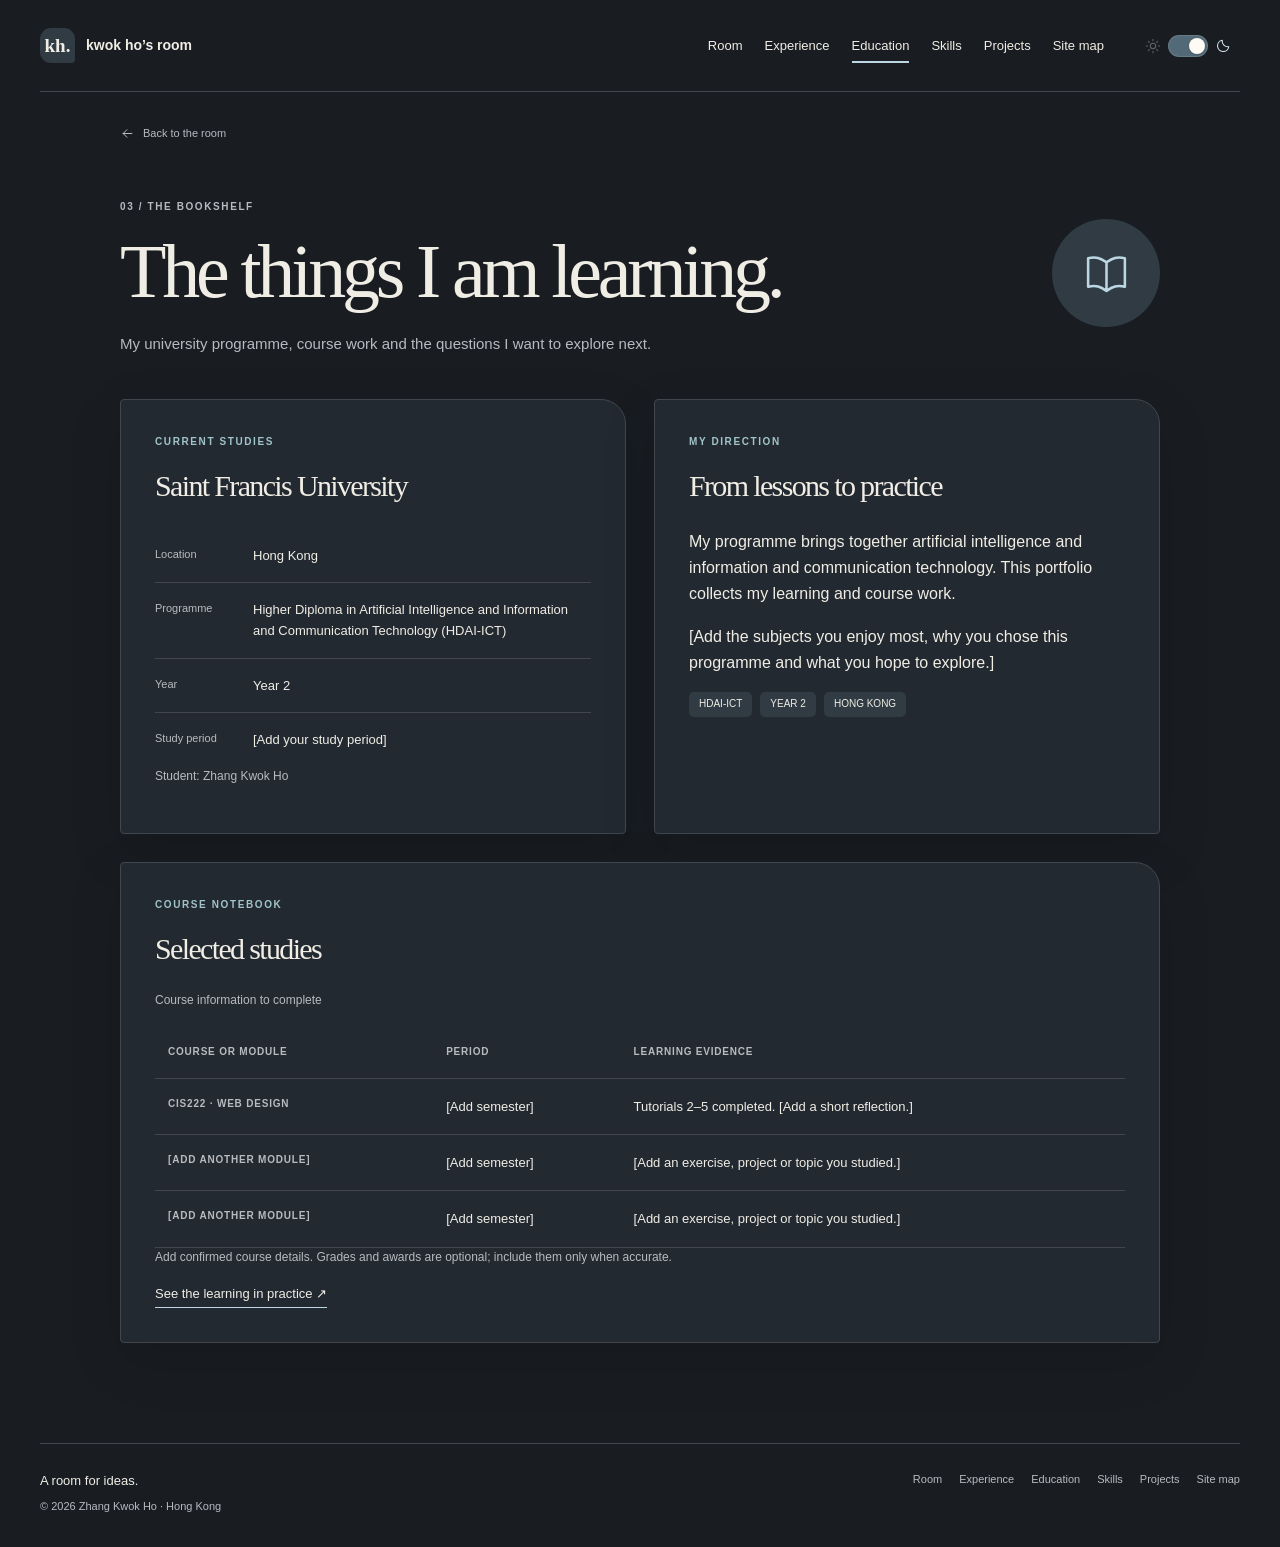
==== education.html @ ba4dde53 "Add files via upload" ====
<!DOCTYPE html>
<html lang="en">
<head>
  <meta charset="utf-8">
  <meta name="viewport" content="width=device-width, initial-scale=1">
  <meta name="description" content="Zhang Kwok Ho’s personal portfolio: education, experience, skills and course projects, explored through a small study room.">
  <meta name="color-scheme" content="dark light">
  <title>Education — Kwok Ho</title>
  <link rel="icon" href="images/favicon.svg" type="image/svg+xml">
  <link rel="stylesheet" href="style.css">
  <script src="script.js" defer></script>
</head>
<body class="night">
<a class="skip-link" href="#main-content">Skip to content</a>
<header class="site-header">
  <a class="brand" href="index.html" aria-label="Kwok Ho’s room — home"><span class="brand-mark" aria-hidden="true">kh.</span><span>kwok ho’s room</span></a>
  <nav class="site-nav" id="site-nav" aria-label="Main navigation"><a href="index.html">Room</a>
<a href="experience.html">Experience</a>
<a href="education.html" aria-current="page">Education</a>
<a href="skills.html">Skills</a>
<a href="projects.html">Projects</a>
<a href="sitemap.html">Site map</a></nav>
  <button class="theme-toggle" type="button" aria-label="Night mode" aria-pressed="true" title="Switch to day mode" hidden><svg class="theme-sun" viewBox="0 0 24 24" fill="none" stroke="currentColor" stroke-width="1.6" stroke-linecap="round" aria-hidden="true"><circle cx="12" cy="12" r="4"></circle><path d="M12 2v2m0 16v2M2 12h2m16 0h2M5 5l1.5 1.5m11 11L19 19M5 19l1.5-1.5m11-11L19 5"></path></svg><span class="theme-switch" aria-hidden="true"><span class="theme-thumb"></span></span><svg class="theme-moon" viewBox="0 0 24 24" fill="none" stroke="currentColor" stroke-width="1.6" stroke-linecap="round" stroke-linejoin="round" aria-hidden="true"><path d="M20.7 13.1A8.5 8.5 0 0 1 10.9 3.3 8.5 8.5 0 1 0 20.7 13.1Z"></path></svg><span class="theme-label">Night</span></button>
  <button class="menu-toggle" type="button" aria-controls="site-nav" aria-expanded="false" aria-label="Open navigation" hidden>Menu</button>
</header>
<main class="page-main" id="main-content">
  <a class="back-room" href="index.html"><svg class="" viewBox="0 0 24 24" fill="none" stroke="currentColor" stroke-width="1.6" stroke-linecap="round" stroke-linejoin="round" aria-hidden="true"><path d="M19 12H5m6-6-6 6 6 6"></path></svg>Back to the room</a>
  <div class="page-heading">
    <div><p class="eyebrow">03 / THE BOOKSHELF</p><h1>The things I am learning.</h1><p class="page-intro">My university programme, course work and the questions I want to explore next.</p></div>
    <div class="page-symbol" aria-hidden="true"><svg class="" viewBox="0 0 24 24" fill="none" stroke="currentColor" stroke-width="1.6" stroke-linecap="round" stroke-linejoin="round" aria-hidden="true"><path d="M3 5c4-1 6 0 9 2 3-2 5-3 9-2v14c-4-1-6 0-9 2-3-2-5-3-9-2zM12 7v14"></path></svg></div>
  </div>
  <!-- EDIT: Replace [Add ...] text below with your own details. -->
  
<div class="page-grid">
  <section data-reveal class="content-panel" aria-labelledby="education-current-title">
    <p class="section-label">CURRENT STUDIES</p>
    <h2 id="education-current-title">Saint Francis University</h2>
    <dl class="fact-list">
      <div class="fact-row"><dt>Location</dt><dd>Hong Kong</dd></div>
      <div class="fact-row"><dt>Programme</dt><dd>Higher Diploma in Artificial Intelligence and Information and Communication Technology (HDAI-ICT)</dd></div>
      <div class="fact-row"><dt>Year</dt><dd>Year 2</dd></div>
      <div class="fact-row"><dt>Study period</dt><dd>[Add your study period]</dd></div>
    </dl>
    <p class="small-note">Student: Zhang Kwok Ho</p>
  </section>
  <section data-reveal class="content-panel" aria-labelledby="education-focus-title">
    <p class="section-label">MY DIRECTION</p>
    <h2 id="education-focus-title">From lessons to practice</h2>
    <p>My programme brings together artificial intelligence and information and communication technology. This portfolio collects my learning and course work.</p>
    <p>[Add the subjects you enjoy most, why you chose this programme and what you hope to explore.]</p>
    <div class="tag-list"><span class="tag">HDAI-ICT</span><span class="tag">YEAR 2</span><span class="tag">HONG KONG</span></div>
  </section>
  <section data-reveal class="content-panel wide" aria-labelledby="education-course-title">
    <p class="section-label">COURSE NOTEBOOK</p>
    <h2 id="education-course-title">Selected studies</h2>
    <div class="table-wrap">
      <table class="education-table">
        <caption>Course information to complete</caption>
        <thead><tr><th scope="col">Course or module</th><th scope="col">Period</th><th scope="col">Learning evidence</th></tr></thead>
        <tbody>
          <tr><th scope="row">CIS222 · Web design</th><td>[Add semester]</td><td>Tutorials 2–5 completed. [Add a short reflection.]</td></tr>
          <tr><th scope="row">[Add another module]</th><td>[Add semester]</td><td>[Add an exercise, project or topic you studied.]</td></tr>
          <tr><th scope="row">[Add another module]</th><td>[Add semester]</td><td>[Add an exercise, project or topic you studied.]</td></tr>
        </tbody>
      </table>
    </div>
    <p class="small-note">Add confirmed course details. Grades and awards are optional; include them only when accurate.</p>
    <a class="action-link" href="projects.html">See the learning in practice <span aria-hidden="true">↗</span></a>
  </section>
</div>
</main>
<footer class="site-footer">
  <div><p class="footer-title">A room for ideas.</p><p class="footer-copy">© 2026 Zhang Kwok Ho · Hong Kong</p></div>
  <nav class="footer-nav" aria-label="Footer navigation"><a href="index.html">Room</a>
<a href="experience.html">Experience</a>
<a href="education.html">Education</a>
<a href="skills.html">Skills</a>
<a href="projects.html">Projects</a>
<a href="sitemap.html">Site map</a></nav>
</footer>
</body>
</html>
---- style.css ----
/* Shared stylesheet. Colours and spacing can be changed here. */
:root {
  color-scheme: light;
  --paper: #eae9e5;
  --surface: #f9f8f4;
  --ink: #3d4140;
  --muted: #74756d;
  --line: #dcd5cd;
  --sage: #56737b;
  --lavender: #dce3e5;
  --peach: #d9dedc;
  --accent: #486e80;
  --shadow: 0 18px 54px #6d584313;
}
* { box-sizing: border-box; }
html { scroll-behavior: smooth; scroll-padding-top: 32px; }
body { margin: 0; color: var(--ink); background: var(--paper); font-family: 'Segoe UI', Arial, sans-serif; font-size: 16px; line-height: 1.65; transition: background-color .45s, color .45s; }
body.night { color-scheme: dark; --paper: #191d22; --surface: #232930; --ink: #f0ede5; --muted: #b7bbc0; --line: #41474d; --sage: #a0c4ca; --lavender: #303b44; --peach: #384044; --accent: #bdd6e3; --shadow: 0 18px 54px #0002; }
a { color: inherit; text-decoration-thickness: 1px; text-underline-offset: 5px; }
button, input, select, textarea { font: inherit; }
button { color: inherit; cursor: pointer; }
button, a { -webkit-tap-highlight-color: transparent; }
:focus-visible { outline: 3px solid var(--accent); outline-offset: 5px; }
[hidden] { display: none !important; }
img { display: block; max-width: 100%; }
svg { flex-shrink: 0; }
h1, h2, h3, p { margin-top: 0; }
h1, h2 { font-family: Georgia, 'Times New Roman', serif; font-weight: 400; letter-spacing: -.055em; }
h1 { line-height: 1.06; }
h2 { font-size: clamp(30px, 4vw, 44px); line-height: 1.18; }
h3 { font-size: 20px; line-height: 1.35; font-weight: 600; letter-spacing: -.025em; }
p { margin-bottom: 1em; }
.skip-link { position: fixed; top: 10px; left: 10px; padding: 10px 18px; border-radius: 8px; background: var(--surface); z-index: 100; transform: translateY(-150%); }
.skip-link:focus { transform: translateY(0); }
.site-header { width: min(1280px, calc(100% - 80px)); margin: auto; min-height: 92px; display: flex; align-items: center; gap: 32px; border-bottom: 1px solid var(--line); }
.brand { display: flex; align-items: center; gap: 11px; text-decoration: none; margin-right: auto; white-space: nowrap; font-size: 14px; font-weight: 600; }
.brand-mark { height: 35px; width: 35px; display: flex; align-items: center; justify-content: center; border-radius: 11px 11px 4px 11px; background: var(--lavender); color: var(--ink); font-family: Georgia, serif; font-size: 19px; }
.site-nav { display: flex; gap: 22px; align-items: center; }
.site-nav a { text-decoration: none; font-size: 13px; position: relative; padding: 8px 0; }
.site-nav a::after { content: ''; position: absolute; bottom: 1px; left: 0; width: 100%; height: 2px; background: var(--accent); transform: scaleX(0); transition: transform .2s; }
.site-nav a:hover::after, .site-nav a[aria-current='page']::after { transform: scaleX(1); }
.theme-toggle { position: relative; display: inline-flex; flex-shrink: 0; align-items: center; justify-content: center; gap: 7px; padding: 8px; background: transparent; border: 1px solid transparent; border-radius: 25px; min-height: 44px; }
.theme-toggle svg { display: block; width: 16px; height: 16px; color: var(--muted); opacity: .45; transition: color .2s, opacity .2s; }
.theme-toggle:hover { border-color: var(--accent); background: var(--surface); }
.theme-switch { position: relative; flex-shrink: 0; width: 40px; height: 22px; border: 1px solid #81939970; border-radius: 20px; background: #c5cfd0; transition: background-color .25s; }
.theme-thumb { position: absolute; top: 2px; left: 2px; width: 16px; height: 16px; border-radius: 50%; background: #fdfbf4; box-shadow: 0 1px 3px #0002; transform: translateX(0); transition: transform .25s; }
.theme-toggle[aria-pressed='true'] .theme-switch { background: #526977; }
.theme-toggle[aria-pressed='true'] .theme-thumb { transform: translateX(18px); }
.theme-toggle[aria-pressed='true'] .theme-moon { color: #d9e9f2; opacity: 1; }
.theme-toggle[aria-pressed='false'] .theme-sun { color: #a97520; opacity: 1; }
.theme-label { position: absolute; width: 1px; height: 1px; padding: 0; margin: -1px; overflow: hidden; clip: rect(0, 0, 0, 0); clip-path: inset(50%); white-space: nowrap; border: 0; }
.menu-toggle { border: 1px solid var(--line); border-radius: 8px; padding: 7px 12px; background: var(--surface); }
.room-hero { width: min(1260px, calc(100% - 80px)); margin: auto; position: relative; padding-top: 20px; }
.room-intro { position: absolute; top: 76px; left: 1%; width: 265px; z-index: 2; }
.eyebrow { font-size: 10px; letter-spacing: .16em; text-transform: uppercase; color: var(--muted); font-weight: 600; margin-bottom: 22px; }
.room-intro h1 { font-size: clamp(44px, 4.9vw, 67px); margin-bottom: 23px; }
.room-intro h1 em { color: var(--sage); font-weight: 400; }
.room-intro .intro-copy { font-size: 14px; width: 220px; color: var(--muted); }
.student-note { display: flex; gap: 8px; align-items: center; font-size: 11px; margin-top: 28px; }
.status-dot { width: 6px; height: 6px; border-radius: 50%; background: var(--sage); }
.room-stage { width: min(70vw, 785px); margin-left: auto; margin-right: 1%; }
.room-scene { position: relative; width: 100%; transform-origin: 50% 65%; }
.room-image { width: 100%; height: auto; transition: filter .55s; user-select: none; }
.room-image { filter: brightness(1.12); }
.night .room-image { filter: none; }
.lamp-glow { position: absolute; top: 26.5%; left: 33%; width: 7%; aspect-ratio: 1; border-radius: 50%; pointer-events: none; background: radial-gradient(circle, #ffda8740, #ffda8700 70%); opacity: 0; transition: opacity .4s; }
.night .lamp-glow { opacity: 1; box-shadow: 0 0 65px 18px #ffd58c28; }
.room-hotspot { position: absolute; transform: translate(-50%, -50%); width: 46px; height: 46px; z-index: 3; display: flex; align-items: center; justify-content: center; text-decoration: none; border-radius: 50%; }
.spot-dot { display: flex; align-items: center; justify-content: center; width: 27px; height: 27px; background: #fffcf4e8; border: 1px solid #fff9; box-shadow: 0 3px 15px #45352730; border-radius: 50%; color: #57505b; font-size: 18px; font-weight: 400; line-height: 1; transition: transform .22s, background-color .22s, box-shadow .22s; }
.room-hotspot:hover .spot-dot, .room-hotspot:focus-visible .spot-dot { transform: scale(1.18); background: #d3e1e7; box-shadow: 0 0 0 7px #fff5; }
.night .spot-dot { color: #f3f1ea; background: #252e38e6; border-color: #d6e8f040; }
.night .room-hotspot:hover .spot-dot, .night .room-hotspot:focus-visible .spot-dot { background: #426779; box-shadow: 0 0 0 7px #afd3e023; }
.spot-label { position: absolute; bottom: calc(100% - 2px); left: 50%; transform: translate(-50%, 0); font-size: 11px; line-height: 1.3; font-weight: 600; white-space: nowrap; padding: 7px 11px; border: 1px solid #ffffff80; border-radius: 8px; background: #fff9eeed; color: #51494e; box-shadow: 0 5px 15px #34231915; pointer-events: none; transition: opacity .2s, transform .2s; }
.spot-down .spot-label { bottom: auto; top: calc(100% - 2px); }
.night .spot-label { background: #222b36ef; border-color: #b7d0dc35; color: #f0ede5; }
.js-enabled:not(.show-hints) .spot-label { opacity: 0; transform: translate(-50%, 5px); }
.js-enabled:not(.show-hints) .room-hotspot:hover .spot-label, .js-enabled:not(.show-hints) .room-hotspot:focus .spot-label { opacity: 1; transform: translate(-50%, 0); }
.room-message { color: var(--muted); text-align: center; font-size: 12px; min-height: 22px; margin: -3px 0 15px; }
.room-controls { display: flex; justify-content: center; gap: 10px; margin-bottom: 24px; }
.quiet-button { border: 1px solid var(--line); border-radius: 30px; padding: 5px 13px; font-size: 11px; background: transparent; min-height: 34px; }
.quiet-button:hover { background: var(--surface); border-color: var(--accent); }
.quiet-button:disabled { opacity: .65; cursor: default; }
.scroll-invitation { margin: 14px 0 42px; display: flex; justify-content: center; align-items: center; gap: 12px; font-size: 10px; letter-spacing: .12em; text-transform: uppercase; color: var(--muted); text-decoration: none; }
.scroll-invitation svg { width: 15px; height: 15px; }
.about-section { width: min(1080px, calc(100% - 100px)); margin: 30px auto 100px; padding-top: 74px; border-top: 1px solid var(--line); }
.about-layout { display: flex; gap: 10%; align-items: flex-start; }
.about-copy { flex: 1.1; }
.section-label { margin-bottom: 18px; font-size: 10px; text-transform: uppercase; letter-spacing: .16em; color: var(--sage); font-weight: 600; }
.about-copy h2 { max-width: 480px; }
.about-copy > p:not(.section-label) { max-width: 460px; color: var(--muted); }
.about-facts { flex: 1; background: var(--surface); padding: 30px; border: 1px solid var(--line); border-radius: 4px 28px 4px 4px; box-shadow: var(--shadow); }
.fact-list { margin: 0; }
.fact-row { display: flex; flex-wrap: wrap; gap: 4px 20px; padding: 16px 0; border-bottom: 1px solid var(--line); }
.fact-row:last-child { border-bottom: 0; }
.fact-row dt { width: 78px; flex-shrink: 0; font-size: 11px; color: var(--muted); }
.fact-row dd { margin: 0; flex: 1; font-size: 13px; line-height: 1.65; }
.about-links { display: flex; flex-wrap: wrap; gap: 24px; margin-top: 30px; }
.action-link { display: inline-block; font-size: 13px; text-decoration: none; border-bottom: 1px solid var(--accent); padding-bottom: 3px; }
.action-link:hover { color: var(--accent); }
.small-note { font-size: 12px; color: var(--muted); }
.placeholder-note { font-size: 12px; color: var(--muted); background: var(--lavender); border-radius: 8px; padding: 12px 16px; margin-bottom: 22px; }
.page-main { width: min(1040px, calc(100% - 100px)); margin: 0 auto 100px; }
.back-room { display: inline-flex; align-items: center; gap: 8px; font-size: 11px; text-decoration: none; color: var(--muted); margin-top: 32px; }
.back-room:hover { color: var(--accent); }
.back-room svg { width: 15px; height: 15px; }
.page-heading { padding: 50px 0 42px; display: flex; gap: 40px; align-items: flex-start; justify-content: space-between; }
.page-heading .eyebrow { margin-bottom: 16px; }
.page-heading h1 { font-size: clamp(42px, 6.4vw, 76px); margin-bottom: 20px; }
.page-heading .page-intro { color: var(--muted); font-size: 15px; max-width: 550px; margin-bottom: 0; }
.page-symbol { background: var(--lavender); color: var(--accent); border-radius: 50%; width: 108px; height: 108px; display: flex; align-items: center; justify-content: center; flex-shrink: 0; margin-top: 20px; }
.page-symbol svg { width: 49px; height: 49px; stroke-width: 1.25; }
.page-grid { display: flex; gap: 28px; flex-wrap: wrap; }
.content-panel { padding: 34px; border: 1px solid var(--line); border-radius: 4px 25px 4px 4px; background: var(--surface); box-shadow: var(--shadow); flex: 1; min-width: 0; }
.content-panel h2 { font-size: 30px; }
.wide { width: 100%; flex-basis: 100%; }
.timeline { border-top: 1px solid var(--line); }
.timeline-item { position: relative; padding: 30px 0 30px 48px; border-bottom: 1px solid var(--line); }
.timeline-dot { position: absolute; left: 0; top: 36px; width: 25px; height: 25px; border: 1px solid var(--line); border-radius: 50%; background: var(--lavender); }
.timeline-heading { display: flex; flex-wrap: wrap; gap: 6px 28px; justify-content: space-between; }
.timeline-heading h2, .timeline-heading h3 { font-family: 'Segoe UI', Arial, sans-serif; letter-spacing: -.02em; font-size: 21px; font-weight: 500; margin: 0 0 10px; }
.timeline-heading p { font-size: 12px; color: var(--muted); }
.timeline-heading .section-label { flex-basis: 100%; margin-bottom: 3px; }
.timeline-item > p { color: var(--muted); font-size: 14px; max-width: 640px; }
.tag-list { display: flex; flex-wrap: wrap; gap: 8px; margin: 15px 0 19px; padding: 0; list-style: none; }
.tag { display: inline-block; padding: 4px 10px; background: var(--lavender); border-radius: 5px; font-size: 10px; color: var(--ink); }
.disclosure { background: transparent; border: 0; padding: 7px 0; display: inline-flex; gap: 12px; align-items: center; color: var(--accent); font-size: 12px; }
.disclosure:hover { text-decoration: underline; text-underline-offset: 4px; }
.disclosure [data-marker] { width: 19px; height: 19px; display: inline-flex; align-items: center; justify-content: center; border: 1px solid var(--line); border-radius: 50%; font-size: 14px; }
.detail-panel { font-size: 13px; color: var(--muted); border-left: 2px solid var(--line); padding: 10px 0 1px 20px; margin: 12px 0 2px; }
.detail-panel ul { padding-left: 18px; }
.detail-panel li { margin-bottom: 7px; }
.table-wrap { overflow-x: auto; }
.education-table { border-collapse: collapse; width: 100%; font-size: 13px; text-align: left; }
.education-table caption { text-align: left; font-size: 12px; color: var(--muted); padding: 0 0 16px; }
.education-table th, .education-table td { padding: 17px 13px; vertical-align: top; border-bottom: 1px solid var(--line); }
.education-table th { color: var(--muted); font-size: 10px; letter-spacing: .08em; text-transform: uppercase; font-weight: 600; }
.education-table td:first-child { min-width: 110px; }
.skill-list { padding: 0; margin: 0; list-style: none; }
.skill-row { padding: 23px 0; border-top: 1px solid var(--line); display: flex; gap: 22px; align-items: flex-start; }
.skill-row h3 { min-width: 155px; margin: 0; font-size: 18px; }
.skill-row > div { flex: 0 0 235px; }
.skill-description { font-size: 13px; color: var(--muted); margin: 0; }
.skill-row p { margin: 0; }
.skill-number { color: var(--accent); font-family: Georgia, serif; font-size: 22px; min-width: 34px; }
.filters { display: flex; flex-wrap: wrap; gap: 8px; margin: 0 0 15px; }
.filter-button { border: 1px solid var(--line); border-radius: 25px; padding: 8px 17px; background: transparent; font-size: 12px; }
.filter-button:hover, .filter-button[aria-pressed='true'] { background: var(--lavender); border-color: var(--accent); }
.project-count { font-size: 11px; color: var(--muted); margin-bottom: 23px; }
.project-list { border-top: 1px solid var(--line); }
.project-entry { display: flex; gap: 40px; align-items: flex-start; padding: 36px 0; border-bottom: 1px solid var(--line); }
.project-preview { flex: 0 0 43%; overflow: hidden; background: var(--lavender); border-radius: 3px 22px 3px 3px; }
.project-preview img { width: 100%; height: auto; aspect-ratio: 4 / 3; object-fit: contain; transition: transform .45s; }
.project-entry:hover .project-preview img { transform: scale(1.035); }
.project-preview figcaption { padding: 8px 14px; font-size: 10px; color: var(--muted); text-align: center; }
.project-preview > .small-note { padding: 8px 14px; margin: 0; font-size: 10px; text-align: center; }
figure.project-preview { margin: 0; }
.project-body { flex: 1; min-width: 0; padding-top: 8px; }
.project-body h2 { font-size: 33px; margin-bottom: 14px; }
.project-body > h3 { font-family: Georgia, 'Times New Roman', serif; font-size: 30px; line-height: 1.18; font-weight: 400; letter-spacing: -.045em; margin-bottom: 14px; }
.project-body > p { color: var(--muted); font-size: 13px; }
.project-meta { font-size: 10px; color: var(--muted); text-transform: uppercase; letter-spacing: .12em; }
.project-number { font-family: Georgia, serif; color: var(--accent); font-size: 16px; margin-right: 12px; }
.map-list { padding: 0; margin: 0; list-style: none; border-top: 1px solid var(--line); }
.map-link { display: flex; gap: 28px; align-items: center; padding: 23px 16px; border-bottom: 1px solid var(--line); text-decoration: none; transition: background-color .2s, padding-left .2s; }
.map-link:hover { background: var(--surface); padding-left: 24px; }
.map-number { color: var(--accent); font-size: 24px; font-family: Georgia, serif; min-width: 40px; }
.map-copy { flex: 1; }
.map-copy strong { display: block; font-size: 19px; font-weight: 500; margin-bottom: 5px; }
.map-copy > span { display: block; font-size: 12px; color: var(--muted); }
.map-copy > .map-route { margin-top: 7px; color: var(--accent); font-size: 10px; }
.map-copy h2, .map-copy h3 { font: 500 20px / 1.4 'Segoe UI', Arial, sans-serif; letter-spacing: -.02em; margin: 0 0 4px; }
.map-copy p { font-size: 12px; color: var(--muted); margin: 0; }
.map-route { font-size: 11px; color: var(--muted); white-space: nowrap; }
.map-list + .page-grid, .content-panel + .page-grid { margin-top: 28px; }
.button { display: inline-flex; align-items: center; justify-content: center; padding: 10px 18px; border: 1px solid var(--accent); border-radius: 25px; color: var(--ink); background: var(--lavender); font-size: 12px; text-decoration: none; }
.button:hover { background: var(--peach); }
.button-secondary { background: transparent; }
.site-footer { width: min(1280px, calc(100% - 80px)); margin: auto; border-top: 1px solid var(--line); padding: 26px 0 32px; display: flex; flex-wrap: wrap; justify-content: space-between; align-items: flex-start; gap: 22px; font-size: 11px; color: var(--muted); }
.footer-title { color: var(--ink); font-size: 13px; margin-bottom: 5px; }
.footer-copy { margin: 0; }
.footer-nav { display: flex; gap: 17px; flex-wrap: wrap; }
.footer-nav a { text-decoration: none; }
.footer-nav a:hover { color: var(--accent); }
/* Content remains readable before JavaScript runs. */
[data-reveal] { transition: transform .65s, opacity .65s; }
.js-enabled [data-reveal]:not(.is-visible) { opacity: .65; transform: translateY(18px); }
.motion-paused [data-reveal], .motion-paused .room-scene { transform: none !important; opacity: 1 !important; transition: none !important; }
.motion-paused .project-preview img { transform: none !important; transition: none !important; }
@media (min-width: 761px) { .js-enabled .menu-toggle { display: none; } }
@media (max-width: 1050px) {
  .site-header { gap: 19px; width: calc(100% - 48px); }
  .site-nav { gap: 15px; }
  .room-hero { width: calc(100% - 48px); }
  .room-intro { top: 48px; width: 225px; }
  .room-intro h1 { font-size: 47px; }
  .room-intro .intro-copy { width: 190px; font-size: 13px; }
  .room-stage { width: 71vw; margin-right: 0; }
  .student-note { font-size: 10px; }
}
@media (max-width: 760px) {
  .site-header { width: calc(100% - 36px); min-height: 76px; gap: 12px; flex-wrap: wrap; padding: 14px 0; }
  .brand { font-size: 12px; }
  .brand-mark { width: 30px; height: 30px; font-size: 16px; }
  .theme-toggle { min-height: 44px; gap: 5px; padding: 8px 4px; }
  .theme-toggle svg { display: block; width: 14px; height: 14px; }
  .theme-switch { width: 32px; height: 20px; }
  .theme-thumb { width: 14px; height: 14px; }
  .theme-toggle[aria-pressed='true'] .theme-thumb { transform: translateX(12px); }
  .menu-toggle { font-size: 11px; }
  .site-nav { order: 4; width: 100%; gap: 9px 24px; flex-wrap: wrap; padding: 9px 0; }
  .js-enabled .site-nav { display: none; }
  .js-enabled .site-nav.is-open { display: flex; }
  .site-nav a { font-size: 12px; }
  .room-hero { width: 100%; padding: 35px 12px 0; }
  .room-intro { position: static; text-align: center; width: min(100%, 400px); margin: auto; }
  .room-intro .eyebrow { font-size: 9px; margin-bottom: 14px; }
  .room-intro h1 { font-size: clamp(38px, 8.2vw, 52px); margin-bottom: 15px; }
  .room-intro h1 br { display: none; }
  .room-intro .intro-copy { width: min(90%, 310px); margin: auto; font-size: 12px; }
  .student-note { justify-content: center; margin: 15px 0 8px; }
  .room-stage { width: min(100%, 570px); margin: 0 auto; }
  .spot-dot { width: 24px; height: 24px; font-size: 16px; }
  /* Shift markers within their objects so 46px touch areas stay apart. */
  .spot-experience { left: 14% !important; }
  .spot-skills { left: 52% !important; }
  .spot-map { left: 32% !important; }
  .spot-label { font-size: 9px; padding: 5px 8px; }
  .room-message { font-size: 10px; margin: 9px 0 13px; padding: 0 12px; }
  .room-controls { margin-bottom: 18px; }
  .scroll-invitation { margin: 20px 0 35px; font-size: 9px; }
  .about-section { width: calc(100% - 40px); margin: 12px auto 65px; padding-top: 40px; }
  .about-layout { display: block; }
  .about-copy { margin-bottom: 30px; }
  .about-copy > p:not(.section-label) { font-size: 14px; }
  .about-facts { padding: 24px; }
  .about-links { gap: 18px; }
  .page-main { width: calc(100% - 40px); margin-bottom: 65px; }
  .back-room { margin-top: 24px; }
  .page-heading { padding: 36px 0 30px; gap: 15px; }
  .page-heading .eyebrow { font-size: 9px; }
  .page-heading h1 { font-size: clamp(38px, 8.2vw, 56px); }
  .page-heading .page-intro { font-size: 13px; }
  .page-symbol { width: 58px; height: 58px; margin-top: 12px; }
  .page-symbol svg { width: 28px; height: 28px; }
  .content-panel { padding: 24px 20px; flex-basis: 100%; }
  .timeline-item { padding-left: 34px; }
  .timeline-dot { width: 17px; height: 17px; top: 36px; }
  .timeline-heading h2, .timeline-heading h3 { font-size: 19px; }
  .skill-row { gap: 15px; flex-wrap: wrap; }
  .skill-row h3 { min-width: 110px; }
  .skill-description { flex-basis: 100%; }
  .project-entry { flex-direction: column; gap: 23px; padding: 27px 0; }
  .project-preview { flex-basis: auto; width: 100%; }
  .project-body { width: 100%; }
  .project-body h2 { font-size: 30px; }
  .map-link { gap: 16px; padding: 20px 5px; flex-wrap: wrap; }
  .map-number { min-width: 30px; font-size: 22px; }
  .map-copy h2, .map-copy h3 { font-size: 18px; }
  .map-route { flex-basis: 100%; }
  .map-copy strong { font-size: 17px; }
  .map-copy > span { font-size: 11px; }
  .site-footer { width: calc(100% - 40px); padding: 24px 0; flex-direction: column; }
  .footer-nav { gap: 12px 19px; }
}
@media (prefers-reduced-motion: reduce) {
  html { scroll-behavior: auto; }
  *, *::before, *::after { transition: none !important; animation: none !important; }
  [data-reveal], .js-enabled [data-reveal], .room-scene { transform: none !important; opacity: 1 !important; }
}
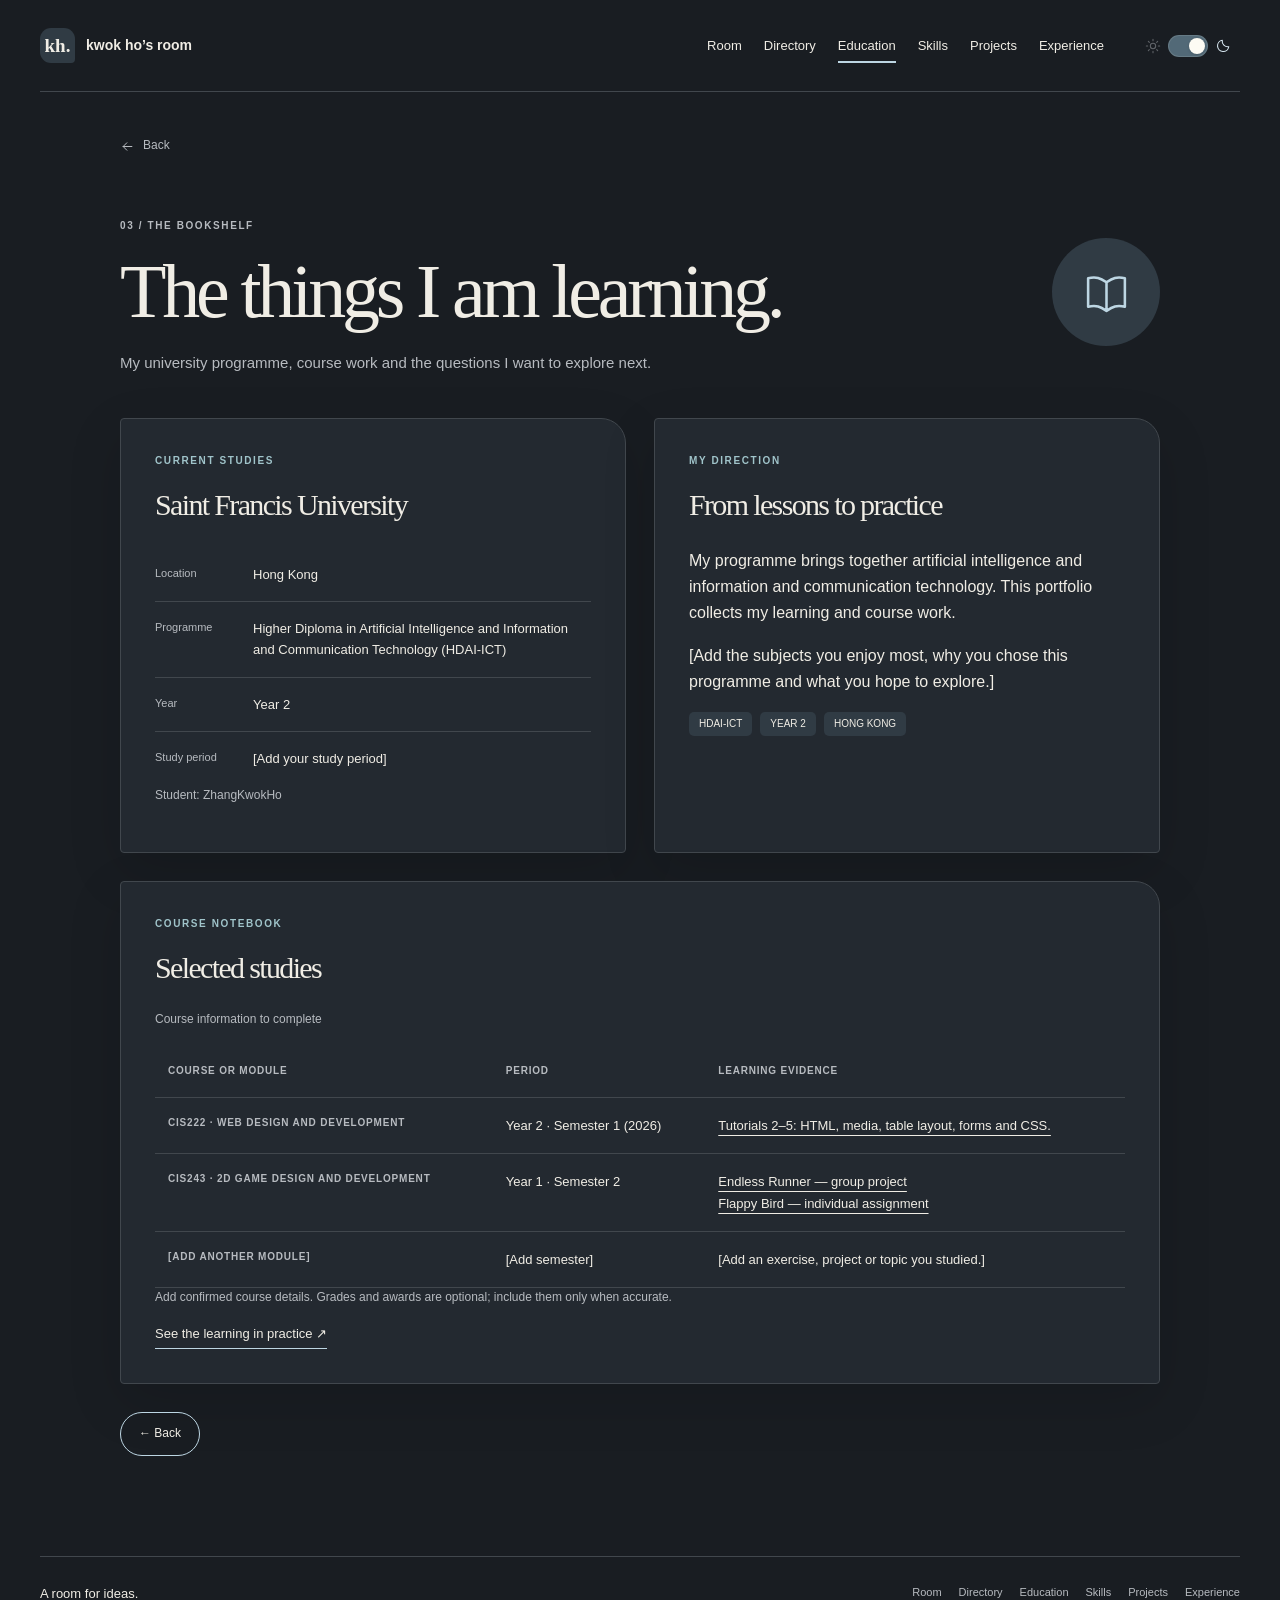
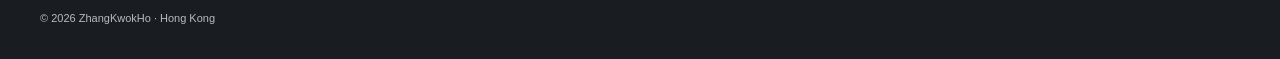
==== commit fac5442e: "update" ====
--- a/education.html
+++ b/education.html
@@ -1,82 +1,84 @@
-<!DOCTYPE html>
-<html lang="en">
-<head>
-  <meta charset="utf-8">
-  <meta name="viewport" content="width=device-width, initial-scale=1">
-  <meta name="description" content="Zhang Kwok Ho’s personal portfolio: education, experience, skills and course projects, explored through a small study room.">
-  <meta name="color-scheme" content="dark light">
-  <title>Education — Kwok Ho</title>
-  <link rel="icon" href="images/favicon.svg" type="image/svg+xml">
-  <link rel="stylesheet" href="style.css">
-  <script src="script.js" defer></script>
-</head>
-<body class="night">
-<a class="skip-link" href="#main-content">Skip to content</a>
-<header class="site-header">
-  <a class="brand" href="index.html" aria-label="Kwok Ho’s room — home"><span class="brand-mark" aria-hidden="true">kh.</span><span>kwok ho’s room</span></a>
-  <nav class="site-nav" id="site-nav" aria-label="Main navigation"><a href="index.html">Room</a>
-<a href="experience.html">Experience</a>
-<a href="education.html" aria-current="page">Education</a>
-<a href="skills.html">Skills</a>
-<a href="projects.html">Projects</a>
-<a href="sitemap.html">Site map</a></nav>
-  <button class="theme-toggle" type="button" aria-label="Night mode" aria-pressed="true" title="Switch to day mode" hidden><svg class="theme-sun" viewBox="0 0 24 24" fill="none" stroke="currentColor" stroke-width="1.6" stroke-linecap="round" aria-hidden="true"><circle cx="12" cy="12" r="4"></circle><path d="M12 2v2m0 16v2M2 12h2m16 0h2M5 5l1.5 1.5m11 11L19 19M5 19l1.5-1.5m11-11L19 5"></path></svg><span class="theme-switch" aria-hidden="true"><span class="theme-thumb"></span></span><svg class="theme-moon" viewBox="0 0 24 24" fill="none" stroke="currentColor" stroke-width="1.6" stroke-linecap="round" stroke-linejoin="round" aria-hidden="true"><path d="M20.7 13.1A8.5 8.5 0 0 1 10.9 3.3 8.5 8.5 0 1 0 20.7 13.1Z"></path></svg><span class="theme-label">Night</span></button>
-  <button class="menu-toggle" type="button" aria-controls="site-nav" aria-expanded="false" aria-label="Open navigation" hidden>Menu</button>
-</header>
-<main class="page-main" id="main-content">
-  <a class="back-room" href="index.html"><svg class="" viewBox="0 0 24 24" fill="none" stroke="currentColor" stroke-width="1.6" stroke-linecap="round" stroke-linejoin="round" aria-hidden="true"><path d="M19 12H5m6-6-6 6 6 6"></path></svg>Back to the room</a>
-  <div class="page-heading">
-    <div><p class="eyebrow">03 / THE BOOKSHELF</p><h1>The things I am learning.</h1><p class="page-intro">My university programme, course work and the questions I want to explore next.</p></div>
-    <div class="page-symbol" aria-hidden="true"><svg class="" viewBox="0 0 24 24" fill="none" stroke="currentColor" stroke-width="1.6" stroke-linecap="round" stroke-linejoin="round" aria-hidden="true"><path d="M3 5c4-1 6 0 9 2 3-2 5-3 9-2v14c-4-1-6 0-9 2-3-2-5-3-9-2zM12 7v14"></path></svg></div>
-  </div>
-  <!-- EDIT: Replace [Add ...] text below with your own details. -->
-  
-<div class="page-grid">
-  <section data-reveal class="content-panel" aria-labelledby="education-current-title">
-    <p class="section-label">CURRENT STUDIES</p>
-    <h2 id="education-current-title">Saint Francis University</h2>
-    <dl class="fact-list">
-      <div class="fact-row"><dt>Location</dt><dd>Hong Kong</dd></div>
-      <div class="fact-row"><dt>Programme</dt><dd>Higher Diploma in Artificial Intelligence and Information and Communication Technology (HDAI-ICT)</dd></div>
-      <div class="fact-row"><dt>Year</dt><dd>Year 2</dd></div>
-      <div class="fact-row"><dt>Study period</dt><dd>[Add your study period]</dd></div>
-    </dl>
-    <p class="small-note">Student: Zhang Kwok Ho</p>
-  </section>
-  <section data-reveal class="content-panel" aria-labelledby="education-focus-title">
-    <p class="section-label">MY DIRECTION</p>
-    <h2 id="education-focus-title">From lessons to practice</h2>
-    <p>My programme brings together artificial intelligence and information and communication technology. This portfolio collects my learning and course work.</p>
-    <p>[Add the subjects you enjoy most, why you chose this programme and what you hope to explore.]</p>
-    <div class="tag-list"><span class="tag">HDAI-ICT</span><span class="tag">YEAR 2</span><span class="tag">HONG KONG</span></div>
-  </section>
-  <section data-reveal class="content-panel wide" aria-labelledby="education-course-title">
-    <p class="section-label">COURSE NOTEBOOK</p>
-    <h2 id="education-course-title">Selected studies</h2>
-    <div class="table-wrap">
-      <table class="education-table">
-        <caption>Course information to complete</caption>
-        <thead><tr><th scope="col">Course or module</th><th scope="col">Period</th><th scope="col">Learning evidence</th></tr></thead>
-        <tbody>
-          <tr><th scope="row">CIS222 · Web design</th><td>[Add semester]</td><td>Tutorials 2–5 completed. [Add a short reflection.]</td></tr>
-          <tr><th scope="row">[Add another module]</th><td>[Add semester]</td><td>[Add an exercise, project or topic you studied.]</td></tr>
-          <tr><th scope="row">[Add another module]</th><td>[Add semester]</td><td>[Add an exercise, project or topic you studied.]</td></tr>
-        </tbody>
-      </table>
-    </div>
-    <p class="small-note">Add confirmed course details. Grades and awards are optional; include them only when accurate.</p>
-    <a class="action-link" href="projects.html">See the learning in practice <span aria-hidden="true">↗</span></a>
-  </section>
-</div>
-</main>
-<footer class="site-footer">
-  <div><p class="footer-title">A room for ideas.</p><p class="footer-copy">© 2026 Zhang Kwok Ho · Hong Kong</p></div>
-  <nav class="footer-nav" aria-label="Footer navigation"><a href="index.html">Room</a>
-<a href="experience.html">Experience</a>
-<a href="education.html">Education</a>
-<a href="skills.html">Skills</a>
-<a href="projects.html">Projects</a>
-<a href="sitemap.html">Site map</a></nav>
-</footer>
-</body>
-</html>
+<!DOCTYPE html>
+<html lang="en">
+<head>
+  <meta charset="utf-8">
+  <meta name="viewport" content="width=device-width, initial-scale=1">
+  <meta name="description" content="ZhangKwokHo’s personal portfolio: education, experience, skills and course projects, explored through a small study room.">
+  <meta name="color-scheme" content="dark light">
+  <title>Education — ZhangKwokHo</title>
+  <link rel="icon" href="images/favicon.svg" type="image/svg+xml">
+  <link rel="stylesheet" href="style.css?v=20261016-audit1">
+  <script src="script.js?v=20261016-audit1" defer></script>
+  <script src="navigation.js?v=20261016-audit1" data-room-page="education.html" data-room-root="" defer></script>
+</head>
+<body class="night">
+<a class="skip-link" href="#main-content">Skip to content</a>
+<header class="site-header">
+  <a class="brand" href="index.html" aria-label="Kwok Ho’s room — home"><span class="brand-mark" aria-hidden="true">kh.</span><span>kwok ho’s room</span></a>
+  <nav class="site-nav" id="site-nav" aria-label="Main navigation"><a href="index.html">Room</a>
+<a href="sitemap.html">Directory</a>
+<a href="education.html" aria-current="page">Education</a>
+<a href="skills.html">Skills</a>
+<a href="projects.html">Projects</a>
+<a href="experience.html">Experience</a></nav>
+  <button class="theme-toggle" type="button" aria-label="Night mode" aria-pressed="true" title="Switch to day mode" hidden><svg class="theme-sun" viewBox="0 0 24 24" fill="none" stroke="currentColor" stroke-width="1.6" stroke-linecap="round" aria-hidden="true"><circle cx="12" cy="12" r="4"></circle><path d="M12 2v2m0 16v2M2 12h2m16 0h2M5 5l1.5 1.5m11 11L19 19M5 19l1.5-1.5m11-11L19 5"></path></svg><span class="theme-switch" aria-hidden="true"><span class="theme-thumb"></span></span><svg class="theme-moon" viewBox="0 0 24 24" fill="none" stroke="currentColor" stroke-width="1.6" stroke-linecap="round" stroke-linejoin="round" aria-hidden="true"><path d="M20.7 13.1A8.5 8.5 0 0 1 10.9 3.3 8.5 8.5 0 1 0 20.7 13.1Z"></path></svg><span class="theme-label">Night</span></button>
+  <button class="menu-toggle" type="button" aria-controls="site-nav" aria-expanded="false" aria-label="Open navigation" hidden>Menu</button>
+</header>
+<main class="page-main" id="main-content">
+  <a class="back-room" data-room-back href="index.html#tour-education"><svg class="" viewBox="0 0 24 24" fill="none" stroke="currentColor" stroke-width="1.6" stroke-linecap="round" stroke-linejoin="round" aria-hidden="true"><path d="M19 12H5m6-6-6 6 6 6"></path></svg><span>Back</span></a>
+  <div class="page-heading">
+    <div><p class="eyebrow">03 / THE BOOKSHELF</p><h1>The things I am learning.</h1><p class="page-intro">My university programme, course work and the questions I want to explore next.</p></div>
+    <div class="page-symbol" aria-hidden="true"><svg class="" viewBox="0 0 24 24" fill="none" stroke="currentColor" stroke-width="1.6" stroke-linecap="round" stroke-linejoin="round" aria-hidden="true"><path d="M3 5c4-1 6 0 9 2 3-2 5-3 9-2v14c-4-1-6 0-9 2-3-2-5-3-9-2zM12 7v14"></path></svg></div>
+  </div>
+  <!-- EDIT: Replace [Add ...] text below with your own details. -->
+  
+<div class="page-grid">
+  <section data-reveal class="content-panel" aria-labelledby="education-current-title">
+    <p class="section-label">CURRENT STUDIES</p>
+    <h2 id="education-current-title">Saint Francis University</h2>
+    <dl class="fact-list">
+      <div class="fact-row"><dt>Location</dt><dd>Hong Kong</dd></div>
+      <div class="fact-row"><dt>Programme</dt><dd>Higher Diploma in Artificial Intelligence and Information and Communication Technology (HDAI-ICT)</dd></div>
+      <div class="fact-row"><dt>Year</dt><dd>Year 2</dd></div>
+      <div class="fact-row"><dt>Study period</dt><dd>[Add your study period]</dd></div>
+    </dl>
+    <p class="small-note">Student: ZhangKwokHo</p>
+  </section>
+  <section data-reveal class="content-panel" aria-labelledby="education-focus-title">
+    <p class="section-label">MY DIRECTION</p>
+    <h2 id="education-focus-title">From lessons to practice</h2>
+    <p>My programme brings together artificial intelligence and information and communication technology. This portfolio collects my learning and course work.</p>
+    <p>[Add the subjects you enjoy most, why you chose this programme and what you hope to explore.]</p>
+    <div class="tag-list"><span class="tag">HDAI-ICT</span><span class="tag">YEAR 2</span><span class="tag">HONG KONG</span></div>
+  </section>
+  <section data-reveal class="content-panel wide" aria-labelledby="education-course-title">
+    <p class="section-label">COURSE NOTEBOOK</p>
+    <h2 id="education-course-title">Selected studies</h2>
+    <div class="table-wrap">
+      <table class="education-table">
+        <caption>Course information to complete</caption>
+        <thead><tr><th scope="col">Course or module</th><th scope="col">Period</th><th scope="col">Learning evidence</th></tr></thead>
+        <tbody>
+          <tr><th scope="row">CIS222 · Web Design and Development</th><td>Year 2 · Semester 1 (2026)</td><td><a href="projects.html#coursework">Tutorials 2–5: HTML, media, table layout, forms and CSS.</a></td></tr>
+          <tr><th scope="row">CIS243 · 2D Game Design and Development</th><td>Year 1 · Semester 2</td><td><a href="projects.html#game-endless">Endless Runner — group project</a><br><a href="projects.html#game-flappy">Flappy Bird — individual assignment</a></td></tr>
+          <tr><th scope="row">[Add another module]</th><td>[Add semester]</td><td>[Add an exercise, project or topic you studied.]</td></tr>
+        </tbody>
+      </table>
+    </div>
+    <p class="small-note">Add confirmed course details. Grades and awards are optional; include them only when accurate.</p>
+    <a class="action-link" href="projects.html">See the learning in practice <span aria-hidden="true">↗</span></a>
+  </section>
+</div>
+  <a class="button button-secondary page-back" data-room-back href="index.html#tour-education">← Back</a>
+</main>
+<footer class="site-footer">
+  <div><p class="footer-title">A room for ideas.</p><p class="footer-copy">© 2026 ZhangKwokHo · Hong Kong</p></div>
+  <nav class="footer-nav" aria-label="Footer navigation"><a href="index.html">Room</a>
+<a href="sitemap.html">Directory</a>
+<a href="education.html">Education</a>
+<a href="skills.html">Skills</a>
+<a href="projects.html">Projects</a>
+<a href="experience.html">Experience</a></nav>
+</footer>
+</body>
+</html>
--- a/style.css
+++ b/style.css
@@ -100,7 +100,8 @@
 .small-note { font-size: 12px; color: var(--muted); }
 .placeholder-note { font-size: 12px; color: var(--muted); background: var(--lavender); border-radius: 8px; padding: 12px 16px; margin-bottom: 22px; }
 .page-main { width: min(1040px, calc(100% - 100px)); margin: 0 auto 100px; }
-.back-room { display: inline-flex; align-items: center; gap: 8px; font-size: 11px; text-decoration: none; color: var(--muted); margin-top: 32px; }
+.back-room { display: inline-flex; align-items: center; gap: 8px; min-height: 44px; font-size: 12px; text-decoration: none; color: var(--muted); margin-top: 32px; }
+.page-back { margin-top: 28px; min-height: 44px; }
 .back-room:hover { color: var(--accent); }
 .back-room svg { width: 15px; height: 15px; }
 .page-heading { padding: 50px 0 42px; display: flex; gap: 40px; align-items: flex-start; justify-content: space-between; }
@@ -159,6 +160,16 @@
 .project-body > h3 { font-family: Georgia, 'Times New Roman', serif; font-size: 30px; line-height: 1.18; font-weight: 400; letter-spacing: -.045em; margin-bottom: 14px; }
 .project-body > p { color: var(--muted); font-size: 13px; }
 .project-meta { font-size: 10px; color: var(--muted); text-transform: uppercase; letter-spacing: .12em; }
+.coursework-intro { max-width: 640px; color: var(--muted); font-size: 13px; margin: -8px 0 25px; }
+.coursework-panel .project-list { margin-top: 8px; }
+.coursework-preview { display: block; text-decoration: none; }
+.coursework-preview img { display: block; aspect-ratio: 3 / 2; object-fit: cover; }
+.coursework-caption { display: flex; justify-content: space-between; gap: 12px; padding: 12px 15px; color: var(--muted); font-size: 10px; }
+.project-actions { display: flex; align-items: center; flex-wrap: wrap; gap: 13px 18px; margin: 21px 0 14px; }
+.project-actions .button { min-height: 44px; gap: 18px; }
+.project-actions .action-link { font-size: 11px; }
+.coursework-entry .detail-panel h4 { font-size: 14px; font-weight: 500; margin: 0 0 10px; }
+.portfolio-entry .project-preview img { object-fit: contain; }
 .project-number { font-family: Georgia, serif; color: var(--accent); font-size: 16px; margin-right: 12px; }
 .map-list { padding: 0; margin: 0; list-style: none; border-top: 1px solid var(--line); }
 .map-link { display: flex; gap: 28px; align-items: center; padding: 23px 16px; border-bottom: 1px solid var(--line); text-decoration: none; transition: background-color .2s, padding-left .2s; }
@@ -184,7 +195,7 @@
 /* Content remains readable before JavaScript runs. */
 [data-reveal] { transition: transform .65s, opacity .65s; }
 .js-enabled [data-reveal]:not(.is-visible) { opacity: .65; transform: translateY(18px); }
-.motion-paused [data-reveal], .motion-paused .room-scene { transform: none !important; opacity: 1 !important; transition: none !important; }
+.motion-paused [data-reveal], .motion-paused:not(.room-home) .room-scene { transform: none !important; opacity: 1 !important; transition: none !important; }
 .motion-paused .project-preview img { transform: none !important; transition: none !important; }
 @media (min-width: 761px) { .js-enabled .menu-toggle { display: none; } }
 @media (max-width: 1050px) {
@@ -265,5 +276,5 @@
 @media (prefers-reduced-motion: reduce) {
   html { scroll-behavior: auto; }
   *, *::before, *::after { transition: none !important; animation: none !important; }
-  [data-reveal], .js-enabled [data-reveal], .room-scene { transform: none !important; opacity: 1 !important; }
-}
+  [data-reveal], .js-enabled [data-reveal], body:not(.room-home) .room-scene { transform: none !important; opacity: 1 !important; }
+}
